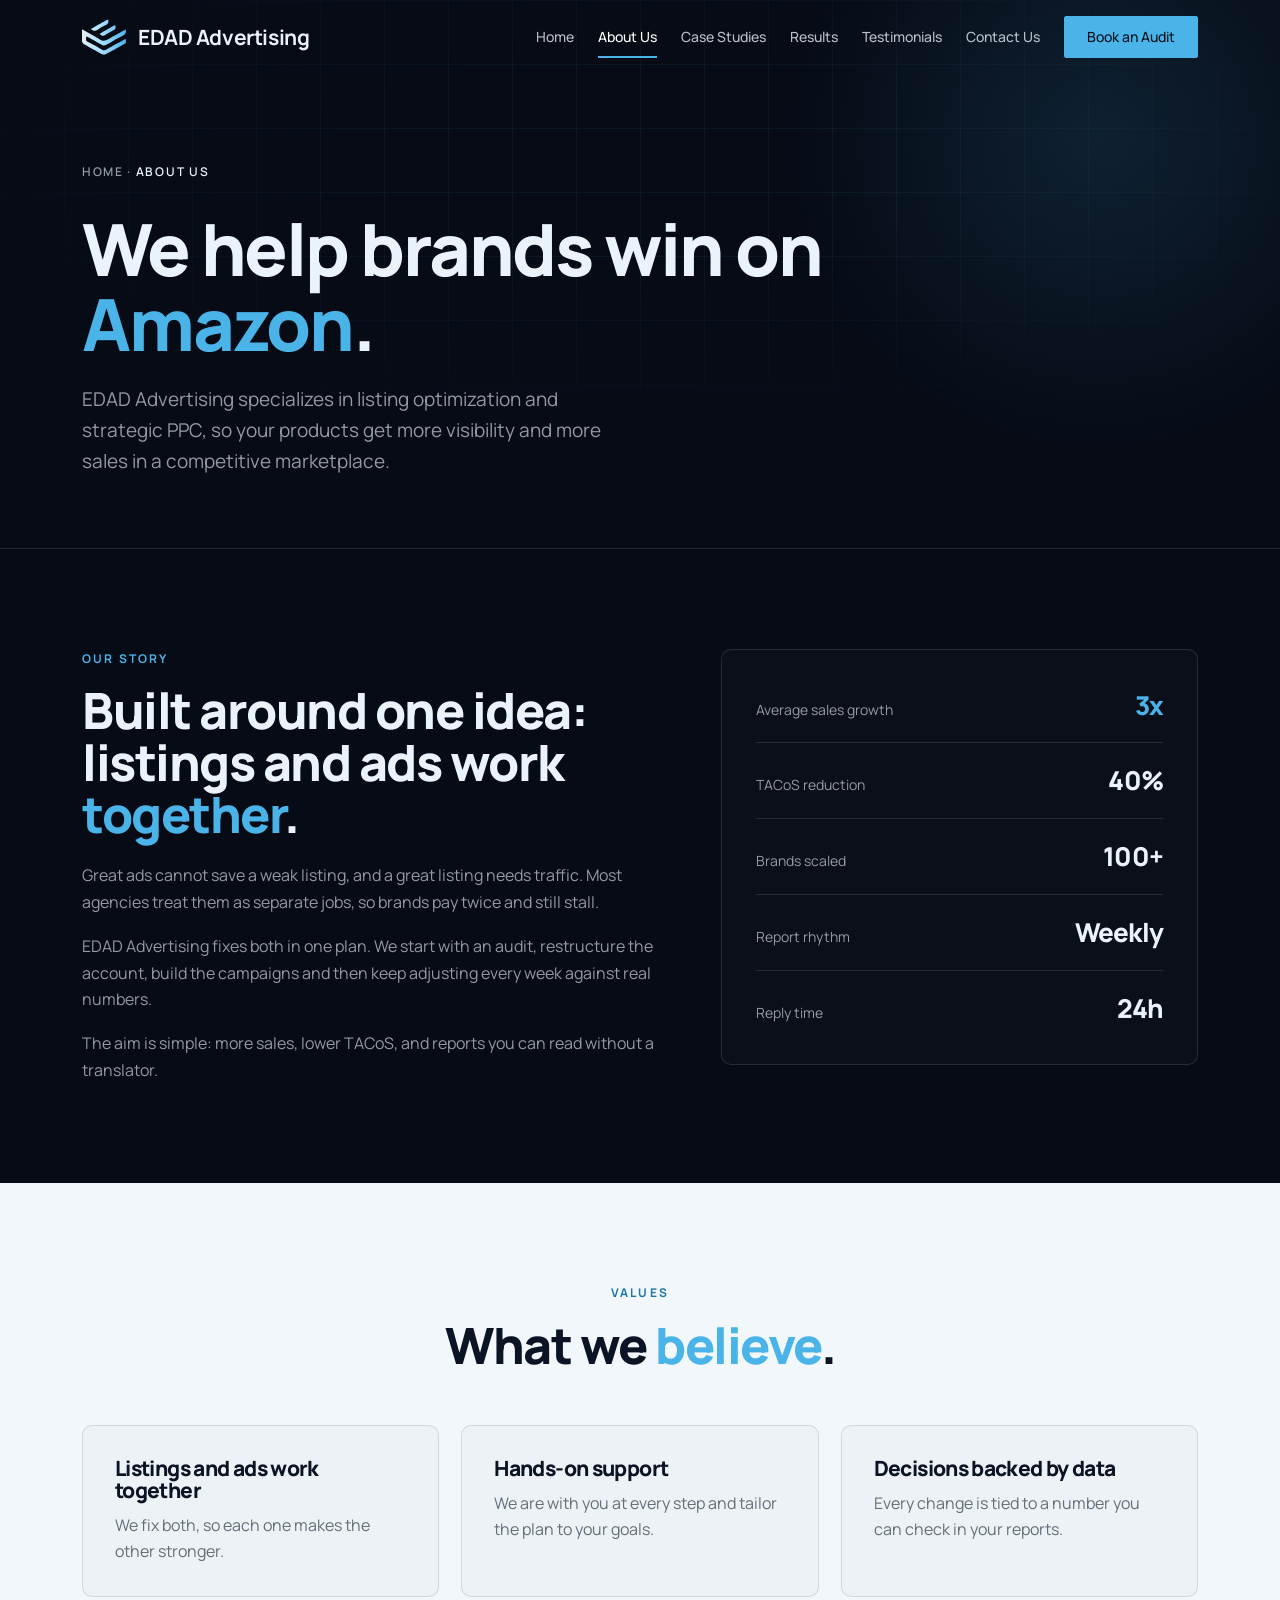
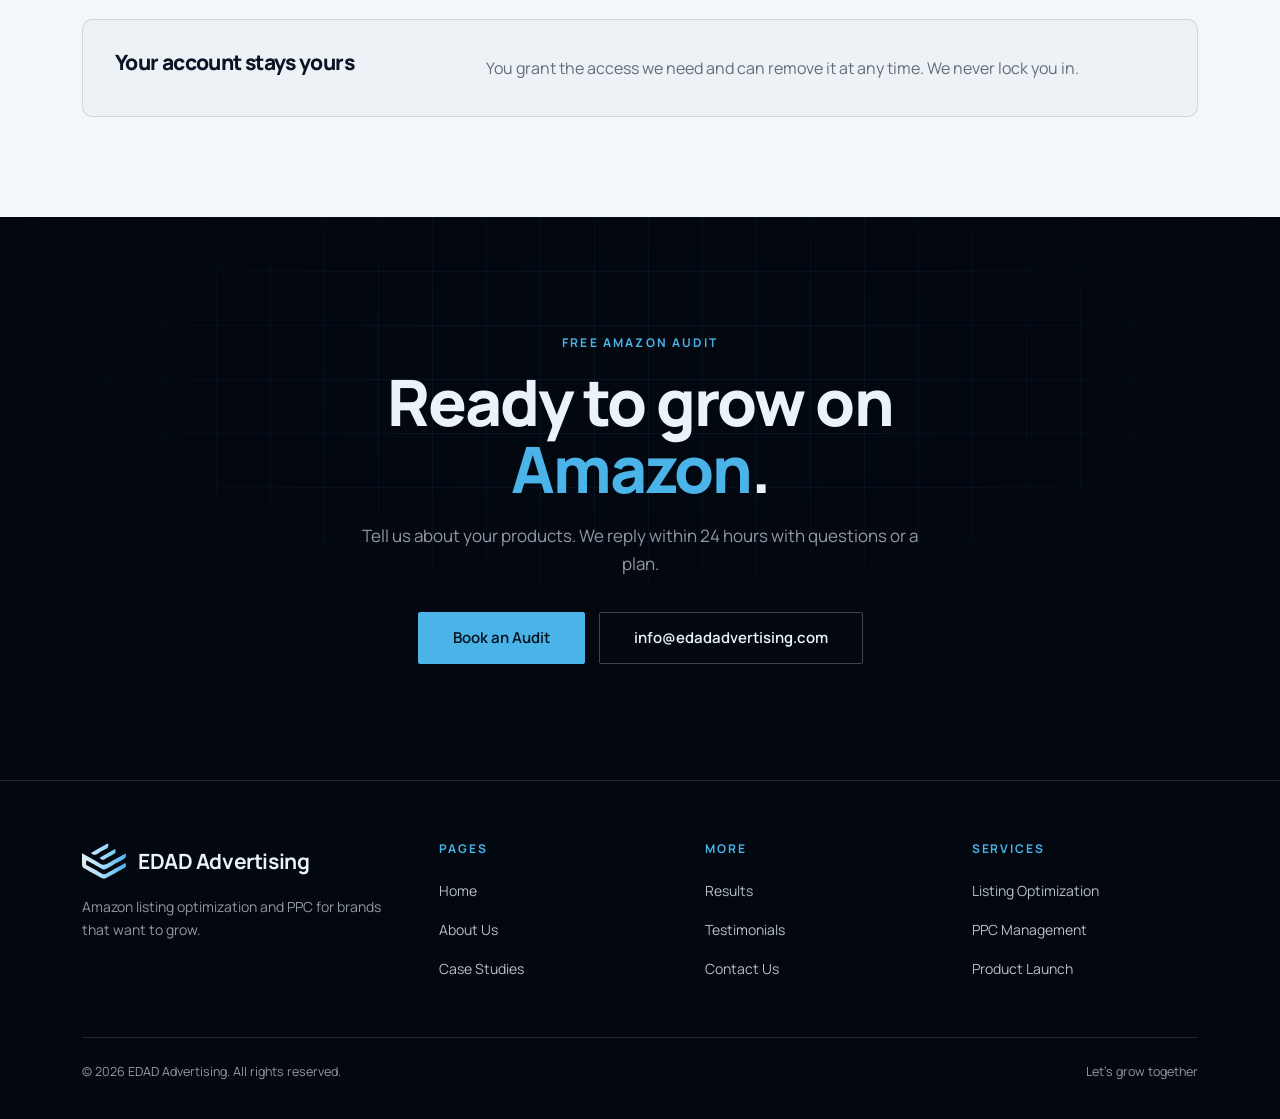
==== about.html @ f9ccd92e "Add files via upload" ====
<!DOCTYPE html><html lang="en"><head><meta charset="utf-8"><meta name="viewport" content="width=device-width,initial-scale=1,viewport-fit=cover">
<title>About EDAD Advertising | Amazon Listing and PPC Specialists</title><meta name="description" content="EDAD Advertising helps Amazon brands win with listing optimization and PPC. Learn our approach, our values and how we report every week."><meta name="theme-color" content="#060B16"><meta name="color-scheme" content="dark light"><meta name="format-detection" content="telephone=no">
<link rel="canonical" href="https://edadadvertising.com/about.html"><meta name="robots" content="index,follow,max-image-preview:large,max-snippet:-1"><meta name="author" content="EDAD Advertising">
<link rel="icon" href="assets/favicon.png"><link rel="apple-touch-icon" href="assets/apple-touch-icon.png"><link rel="manifest" href="manifest.webmanifest">
<link rel="preload" href="assets/manrope.woff2" as="font" type="font/woff2" crossorigin><link rel="stylesheet" href="assets/style.css">
<meta property="og:type" content="website"><meta property="og:site_name" content="EDAD Advertising"><meta property="og:locale" content="en_US"><meta property="og:url" content="https://edadadvertising.com/about.html"><meta property="og:title" content="About EDAD Advertising | Amazon Listing and PPC Specialists"><meta property="og:description" content="EDAD Advertising helps Amazon brands win with listing optimization and PPC. Learn our approach, our values and how we report every week."><meta property="og:image" content="https://edadadvertising.com/assets/og-image.png"><meta property="og:image:width" content="1200"><meta property="og:image:height" content="630"><meta property="og:image:alt" content="EDAD Advertising: Amazon listings and PPC that sell more">
<meta name="twitter:card" content="summary_large_image"><meta name="twitter:title" content="About EDAD Advertising | Amazon Listing and PPC Specialists"><meta name="twitter:description" content="EDAD Advertising helps Amazon brands win with listing optimization and PPC. Learn our approach, our values and how we report every week."><meta name="twitter:image" content="https://edadadvertising.com/assets/og-image.png">
<script type="application/ld+json">{"@context":"https://schema.org","@graph":[{"@type":["ProfessionalService","Organization"],"@id":"https://edadadvertising.com/#org","name":"EDAD Advertising","legalName":"EDAD Advertising LLC","url":"https://edadadvertising.com/","logo":"https://edadadvertising.com/assets/icon-512.png","image":"https://edadadvertising.com/assets/og-image.png","description":"Amazon growth agency specializing in listing optimization and PPC advertising.","email":"info@edadadvertising.com","slogan":"Let's grow together","areaServed":"Worldwide","knowsAbout":["Amazon PPC","Amazon listing optimization","Amazon Sponsored Products","Amazon Sponsored Brands","Amazon Sponsored Display","Amazon product launch"]},{"@type":"AboutPage","@id":"https://edadadvertising.com/about.html#page","url":"https://edadadvertising.com/about.html","name":"About EDAD Advertising","about":{"@id":"https://edadadvertising.com/#org"}},{"@type":"BreadcrumbList","itemListElement":[{"@type":"ListItem","position":1,"name":"Home","item":"https://edadadvertising.com/"},{"@type":"ListItem","position":2,"name":"About Us","item":"https://edadadvertising.com/about.html"}]}]}</script></head><body><svg width="0" height="0" style="position:absolute" aria-hidden="true"><defs><linearGradient id="lg" x1="0" x2="1"><stop offset="0" stop-color="#E4EEF2"/><stop offset=".45" stop-color="#A8DEFF"/><stop offset="1" stop-color="#4AB3E8"/></linearGradient><symbol id="mk" viewBox="0 0 790 640"><path fill="url(#lg)" fill-rule="evenodd" d="M380 639C377 638 368 634 360 629C325 610 232 559 197 539C188 534 171 524 158 517C76 471 30 444 24 440C13 431 4 417 2 406C-0 394 -0 182 1 182C2 183 13 189 26 196C39 203 74 222 104 239C218 302 267 329 314 359C375 398 412 398 476 358C520 330 577 297 646 261C661 252 679 243 686 239C693 235 714 224 733 214C752 204 771 193 776 191C780 188 784 187 784 187C786 189 789 210 789 220C789 255 776 272 729 297C694 315 635 347 592 371C584 376 571 383 564 387C557 391 548 396 544 399C501 423 420 467 414 469C403 473 382 471 368 466C356 461 316 439 192 370C102 320 86 312 80 312C78 312 75 330 73 351C70 381 76 390 112 410C120 414 135 422 146 428C166 439 175 443 206 461C235 477 290 509 336 536C391 569 395 569 447 540C499 510 506 506 526 495C537 488 551 481 556 478C560 476 583 463 605 451C627 438 655 423 666 417C677 411 703 397 722 386C742 375 763 364 768 361C773 359 777 357 778 357C779 355 782 356 782 358C792 391 792 415 783 426C774 437 780 433 592 538C575 548 555 559 548 563C530 573 454 615 433 627C422 633 411 638 409 639C402 640 386 640 380 639ZM363 296C350 294 336 285 323 272C314 263 314 263 322 258C326 256 346 245 366 233C387 221 432 195 466 175C501 156 536 135 545 130C554 125 565 119 570 116C574 114 581 110 586 107C590 104 594 102 594 102C595 103 598 117 600 128C608 167 603 176 563 199C557 203 538 213 522 222C475 247 456 258 430 276C402 295 383 301 363 296ZM213 209C203 207 193 203 183 196C175 190 162 178 162 177C162 176 189 160 223 140C256 121 318 86 360 61C403 37 444 13 453 9C461 4 468 -0 469 0C472 4 475 46 472 58C465 81 454 91 416 109C373 130 338 150 294 179C267 197 256 203 244 207C236 209 220 210 213 209Z"/></symbol></defs></svg>
<header class="nav"><div class="wrap"><a class="brand" href="index.html"><svg role="img" aria-label="EDAD Advertising logo" viewBox="0 0 790 640" width="44" height="36"><use href="#mk"/></svg>EDAD Advertising</a><nav aria-label="Main"><button class="burger" aria-expanded="false" aria-controls="menu">Menu</button><ul class="links" id="menu"><li><a href="index.html">Home</a></li><li><a href="about.html" class=active aria-current=page>About Us</a></li><li><a href="case-studies.html">Case Studies</a></li><li><a href="results.html">Results</a></li><li><a href="testimonials.html">Testimonials</a></li><li><a href="contact.html">Contact Us</a></li><li><a class="btn" href="contact.html#contact-form">Book an Audit</a></li></ul></nav></div></header>
<main><section class="banner grid-bg glow s-dark"><div class="wrap"><div class="crumbs"><a href="index.html">Home</a> &middot; <b>About Us</b></div><h1>We help brands win on <em>Amazon</em>.</h1><p class="lead">EDAD Advertising specializes in listing optimization and strategic PPC, so your products get more visibility and more sales in a competitive marketplace.</p></div></section><section class="sec story s-dark"><div class="wrap"><div class="rv"><span class="eyebrow">Our story</span><h2 style="font-size:clamp(30px,4.6vw,50px);margin:14px 0 22px">Built around one idea: listings and ads work <em>together</em>.</h2><p>Great ads cannot save a weak listing, and a great listing needs traffic. Most agencies treat them as separate jobs, so brands pay twice and still stall.</p><p>EDAD Advertising fixes both in one plan. We start with an audit, restructure the account, build the campaigns and then keep adjusting every week against real numbers.</p><p>The aim is simple: more sales, lower TACoS, and reports you can read without a translator.</p></div>
<div class="stats rv"><div class="stat"><span>Average sales growth</span><b>3x</b></div><div class="stat"><span>TACoS reduction</span><b>40%</b></div><div class="stat"><span>Brands scaled</span><b>100+</b></div><div class="stat"><span>Report rhythm</span><b>Weekly</b></div><div class="stat"><span>Reply time</span><b>24h</b></div></div></div></section>
<section class="sec s-light"><div class="wrap"><div class="sec-head c rv"><span class="eyebrow">Values</span><h2>What we <em>believe</em>.</h2></div><div class="cards3 vals"><div class="card val rv"><h3>Listings and ads work together</h3><p>We fix both, so each one makes the other stronger.</p></div><div class="card val rv"><h3>Hands-on support</h3><p>We are with you at every step and tailor the plan to your goals.</p></div><div class="card val rv"><h3>Decisions backed by data</h3><p>Every change is tied to a number you can check in your reports.</p></div></div><div class="card val wide rv"><h3>Your account stays yours</h3><p>You grant the access we need and can remove it at any time. We never lock you in.</p></div></div></section><section class="cta grid-bg s-deep"><div class="wrap rv"><span class="eyebrow">Free Amazon audit</span><h2>Ready to grow on <em>Amazon</em>.</h2><p>Tell us about your products. We reply within 24 hours with questions or a plan.</p><div class="row"><a class="btn lg" href="contact.html#contact-form">Book an Audit</a><a class="btn lg out" href="mailto:info@edadadvertising.com">info@edadadvertising.com</a></div></div></section></main><footer><div class="wrap"><div class="fgrid"><div><a class="brand" href="index.html"><svg role="img" aria-label="EDAD Advertising logo" viewBox="0 0 790 640" width="44" height="36"><use href="#mk"/></svg>EDAD Advertising</a><p>Amazon listing optimization and PPC for brands that want to grow.</p></div><div><h4>Pages</h4><ul><li><a href="index.html">Home</a></li><li><a href="about.html">About Us</a></li><li><a href="case-studies.html">Case Studies</a></li></ul></div><div><h4>More</h4><ul><li><a href="results.html">Results</a></li><li><a href="testimonials.html">Testimonials</a></li><li><a href="contact.html">Contact Us</a></li></ul></div><div><h4>Services</h4><ul><li><a href="index.html#services">Listing Optimization</a></li><li><a href="index.html#services">PPC Management</a></li><li><a href="index.html#services">Product Launch</a></li></ul></div></div><div class="fbar"><span>&copy; 2026 EDAD Advertising. All rights reserved.</span><span>Let's grow together</span></div></div></footer><script src="assets/app.js" defer></script></body></html>
---- assets/style.css ----
/* EDAD Advertising: shared stylesheet. Colour roles live in :root; change colours only there. */
@font-face{font-family:Manrope;src:url(manrope.woff2) format("woff2");font-weight:200 800;font-display:swap}
:root{
 --bg:#060B16;          /* main dark surface */
 --bg-deep:#030710;     /* deeper dark surface */
 --light:#F2F7FB;       /* light surface */
 --white:#FFFFFF;
 --accent:#4AB3E8;      /* accent */
 --accent-l:#7ECBF5;    /* lighter accent (hover) */
 --accent-d:#1B77A8;    /* deeper accent (text on light) */
 --on-accent:#04101C;
 --tx-dark:#EAF2FA;     /* text on dark */
 --tx-light:#0A1424;    /* text on light */
 --pos:#27B07A;         /* positive change, dashboards only */
 --wrap:1180px;--nav:74px;
}
*{margin:0;padding:0;box-sizing:border-box}
html{-webkit-text-size-adjust:100%;scroll-behavior:smooth}
body{font:400 16px/1.65 Manrope,system-ui,sans-serif;background:var(--bg);color:var(--tx-dark);-webkit-font-smoothing:antialiased;overflow-x:hidden;-webkit-tap-highlight-color:transparent}
img,svg{display:block;max-width:100%}a{color:inherit;text-decoration:none}
:focus-visible{outline:2px solid var(--accent);outline-offset:3px}
.wrap{max-width:var(--wrap);margin:0 auto;padding:0 max(32px,env(safe-area-inset-left))}
h1,h2,h3,h4{font-weight:800;letter-spacing:-.03em;line-height:1.04}
h1 em,h2 em,h3 em{font-style:normal;color:var(--accent)}
.light h1 em,.light h2 em,.light h3 em{color:var(--accent-d)}
p{max-width:62ch}
/* surfaces */
.s-dark{background:var(--bg);color:var(--tx-dark)}.s-deep{background:var(--bg-deep);color:var(--tx-dark)}.s-light{background:var(--light);color:var(--tx-light)}
.s-dark p,.s-deep p{color:color-mix(in srgb,var(--tx-dark) 62%,transparent)}
.s-light p{color:color-mix(in srgb,var(--tx-light) 60%,transparent)}
section,.banner{position:relative;overflow:hidden}
.sec{padding:100px 0}
.sec-head{max-width:720px;margin-bottom:54px}.sec-head.c{margin-left:auto;margin-right:auto;text-align:center}.sec-head.c p{margin:0 auto}
.sec-head h2{font-size:clamp(30px,4.6vw,50px);margin-bottom:16px}
.sec-head p{font-size:17px;max-width:600px}
.eyebrow{display:block;font-size:12px;font-weight:700;text-transform:uppercase;letter-spacing:.18em;color:var(--accent);margin-bottom:16px}
.s-light .eyebrow{color:var(--accent-d)}
.hair{border-color:color-mix(in srgb,currentColor 12%,transparent)}
/* menu */
.nav{position:fixed;top:0;left:0;right:0;z-index:60;height:var(--nav);padding:20px 0;transition:background .35s,border-color .35s;border-bottom:1px solid transparent;color:var(--tx-dark)}
.nav.scrolled{background:rgba(3,7,16,.96);border-color:rgba(234,242,250,.12)}
.nav .wrap{display:flex;align-items:center;justify-content:space-between;height:34px}
.brand{display:flex;align-items:center;gap:12px;font-size:21px;font-weight:700;letter-spacing:-.02em}
.brand svg{height:36px;width:auto}
.links{display:flex;align-items:center;gap:24px;list-style:none}
.links a{font-size:14px;font-weight:500;color:color-mix(in srgb,var(--tx-dark) 78%,transparent);padding:7px 0;display:inline-block}
.links a:hover,.links a.active{color:#fff}
.links a.active{box-shadow:0 2px 0 0 var(--accent);padding-bottom:7px;border-bottom:0}
.links .btn{color:var(--on-accent);padding:12px 22px}
.burger{display:none;background:0;border:1px solid rgba(234,242,250,.2);color:#fff;border-radius:2px;min-width:44px;min-height:44px;padding:0 14px;font:600 14px Manrope,sans-serif;cursor:pointer}
/* buttons */
.btn{display:inline-block;background:var(--accent);color:var(--on-accent);font:600 14px/1.2 Manrope,sans-serif;padding:12px 22px;border-radius:2px;border:1px solid var(--accent);cursor:pointer;transition:transform .25s,background .25s,border-color .25s,color .25s;text-align:center}
.btn:hover{background:var(--accent-l);border-color:var(--accent-l);transform:translateY(-1px)}
.btn.out{background:transparent;color:inherit;border-color:color-mix(in srgb,currentColor 25%,transparent)}
.btn.out:hover{border-color:var(--accent);color:var(--accent);background:transparent}
.btn.lg{font-size:15px;padding:16px 34px}
.arrow{font-size:14px;font-weight:700;color:var(--accent);display:inline-flex;gap:8px;align-items:center;padding:10px 0}
.s-light .arrow{color:var(--accent-d)}
.arrow i{font-style:normal;transition:transform .25s}.arrow:hover i{transform:translateX(4px)}
.row{display:flex;gap:14px;flex-wrap:wrap}
/* hero and banner */
.hero,.banner{padding-top:150px}
.hero{padding-bottom:20px}
.banner{padding-bottom:70px;border-bottom:1px solid rgba(234,242,250,.12)}
.grid-bg:before{content:"";position:absolute;inset:0;background-image:linear-gradient(rgba(74,179,232,.07) 1px,transparent 1px),linear-gradient(90deg,rgba(74,179,232,.07) 1px,transparent 1px);background-size:64px 64px;-webkit-mask-image:radial-gradient(ellipse 80% 70% at 50% 30%,#000 25%,transparent 75%);mask-image:radial-gradient(ellipse 80% 70% at 50% 30%,#000 25%,transparent 75%);pointer-events:none}
.glow:after{content:"";position:absolute;top:-200px;right:-160px;width:680px;height:680px;border-radius:50%;background:radial-gradient(circle,rgba(74,179,232,.13),transparent 65%);pointer-events:none}
.hero .wrap,.banner .wrap{position:relative;z-index:1}
.hero h1{font-size:clamp(40px,6vw,70px);max-width:15ch;margin:18px 0 26px}
.banner h1{font-size:clamp(40px,6vw,72px);max-width:760px;margin:18px 0 22px}
.lead{font-size:clamp(16px,1.6vw,19px);max-width:560px;color:color-mix(in srgb,var(--tx-dark) 62%,transparent)}
.hero .row{margin-top:34px}
.crumbs{font-size:12px;font-weight:600;text-transform:uppercase;letter-spacing:.14em;color:color-mix(in srgb,var(--tx-dark) 62%,transparent)}
.crumbs a:hover{color:var(--accent)}.crumbs b{color:var(--tx-dark);font-weight:600}
/* feature rows */
.feat{padding:54px 0;border-top:1px solid rgba(234,242,250,.12)}
.feat .wrap{display:grid;grid-template-columns:1fr 1fr;gap:58px;align-items:center}
.feat:nth-of-type(even) .copy{order:2}
.feat h2{font-size:clamp(26px,3.6vw,40px);line-height:1.08;margin:14px 0 16px}
.vis{border:1px solid rgba(234,242,250,.12);border-radius:10px;background:rgba(234,242,250,.02);padding:28px;display:grid;gap:14px}
.vis .bar{display:flex;align-items:center;gap:14px;font-size:13px;font-weight:600}
.vis .bar span{flex:0 0 120px;color:color-mix(in srgb,var(--tx-dark) 62%,transparent)}
.vis .bar i{display:block;height:10px;border-radius:2px;background:linear-gradient(90deg,var(--accent-d),var(--accent))}
.vis .big{font-size:clamp(40px,5vw,56px);font-weight:800;letter-spacing:-.04em;color:var(--accent);line-height:1}
.vis .cap{font-size:13px;color:color-mix(in srgb,var(--tx-dark) 62%,transparent)}
/* cards */
.cards2{display:grid;grid-template-columns:1fr 1fr;gap:22px}
.cards3{display:grid;grid-template-columns:repeat(3,1fr);gap:22px}
.card{position:relative;border:1px solid color-mix(in srgb,currentColor 12%,transparent);background:color-mix(in srgb,currentColor 2%,transparent);border-radius:10px;transition:transform .3s,border-color .3s,box-shadow .3s;overflow:hidden}
.card.hv:hover{transform:translateY(-4px);border-color:color-mix(in srgb,var(--accent) 55%,transparent);box-shadow:0 22px 50px -24px rgba(3,7,16,.5)}
.svc{padding:34px 32px}
.svc:before{content:"";position:absolute;left:0;right:0;top:0;height:3px;background:var(--accent);opacity:0;transition:opacity .3s}.svc:hover:before{opacity:1}
.ico{width:44px;height:44px;border-radius:9px;background:color-mix(in srgb,var(--accent) 16%,transparent);display:grid;place-items:center;color:var(--accent-d);margin-bottom:18px}
.ico svg{width:22px;height:22px;fill:none;stroke:currentColor;stroke-width:1.8;stroke-linecap:round;stroke-linejoin:round}
.s-dark .ico,.s-deep .ico{color:var(--accent)}
.svc .num{font-size:12px;font-weight:700;letter-spacing:.14em;color:var(--accent-d);display:block;margin-bottom:8px}
.svc h3{font-size:23px;line-height:1.15;margin-bottom:12px}
.svc ul,.dia{list-style:none;margin-top:16px;display:grid;gap:8px}
.dia li{position:relative;padding-left:24px;font-size:15px;color:color-mix(in srgb,currentColor 70%,transparent)}
.dia li:before{content:"";position:absolute;left:3px;top:.62em;width:8px;height:8px;border:1.5px solid var(--accent);transform:rotate(45deg)}
.s-light .dia li:before{border-color:var(--accent-d)}
.chips{display:flex;flex-wrap:wrap;gap:10px;justify-content:center;margin-top:36px}
.chip{font-size:13px;font-weight:600;padding:8px 16px;border-radius:999px;border:1px solid color-mix(in srgb,currentColor 12%,transparent)}
/* about band and stats */
.about-band .wrap{display:grid;grid-template-columns:1fr 1fr;gap:60px;align-items:center}
.pts{display:grid;gap:20px;margin-top:28px}.pt{display:flex;gap:16px;align-items:flex-start}.pt h4{font-size:17px;letter-spacing:-.01em;margin-bottom:4px}
.stats{border:1px solid rgba(234,242,250,.12);border-radius:10px;padding:34px;background:rgba(234,242,250,.02)}
.stat{display:flex;justify-content:space-between;align-items:baseline;gap:16px;padding:16px 0;border-bottom:1px solid rgba(234,242,250,.12)}
.stat:first-child{padding-top:0}.stat:last-child{border:0;padding-bottom:0}
.stat span{font-size:14px;color:color-mix(in srgb,var(--tx-dark) 62%,transparent)}.stat b{font-size:26px;font-weight:800;letter-spacing:-.03em}
.stat:first-child b{color:var(--accent)}
/* quotes */
.quote{padding:30px;border-radius:8px}
.stars{color:var(--accent-d);letter-spacing:3px;font-size:15px;margin-bottom:14px}
.quote blockquote{font-size:16px;font-weight:500;line-height:1.55;color:var(--tx-light);margin-bottom:22px}
.quote blockquote b{color:var(--accent-d);font-weight:700}
.who{display:flex;align-items:center;gap:14px}
.av{width:46px;height:46px;border-radius:50%;background:var(--bg);color:var(--accent);display:grid;place-items:center;font-weight:800;font-size:15px;flex:none}
.who b{display:block;font-size:14px;font-weight:700;color:var(--tx-light)}.who span{font-size:13px;color:color-mix(in srgb,var(--tx-light) 60%,transparent)}
/* faq */
.faq{max-width:820px;margin:0 auto}
details{border-bottom:1px solid color-mix(in srgb,var(--tx-light) 12%,transparent)}details:first-child{border-top:1px solid color-mix(in srgb,var(--tx-light) 12%,transparent)}
summary{list-style:none;cursor:pointer;display:flex;justify-content:space-between;align-items:center;gap:20px;padding:22px 0;font-size:18px;font-weight:600;color:var(--tx-light);min-height:44px}
summary::-webkit-details-marker{display:none}
summary:after{content:"+";font-size:22px;font-weight:400;color:var(--accent-d);transition:transform .25s;flex:none}
details[open] summary:after{transform:rotate(45deg)}
details p{max-width:760px;padding:0 0 24px}
/* cta */
.cta{padding:116px 0;text-align:center}
.cta .wrap{position:relative;z-index:1}
.cta.grid-bg:before{background-size:54px 54px}
.cta h2{font-size:clamp(38px,5.6vw,64px);max-width:760px;margin:0 auto 20px}
.cta p{margin:0 auto 34px;max-width:560px;font-size:17px}
.cta .row{justify-content:center}
/* story, values */
.story .wrap{display:grid;grid-template-columns:1.1fr .9fr;gap:56px;align-items:start}
.story p+p{margin-top:18px}
.val{padding:32px}.val h3{font-size:21px;margin-bottom:10px}
.val.wide{margin-top:22px;display:grid;grid-template-columns:1fr 2fr;gap:32px;align-items:center}
/* case studies */
.jump{position:sticky;top:var(--nav);z-index:40;background:rgba(3,7,16,.96);border-bottom:1px solid rgba(234,242,250,.12)}
.jump .wrap{display:flex;gap:10px;overflow-x:auto;padding-top:12px;padding-bottom:12px;scrollbar-width:none}
.jump a{white-space:nowrap;font-size:12.5px;font-weight:600;padding:8px 16px;border-radius:999px;border:1px solid rgba(234,242,250,.2);color:var(--tx-dark);min-height:36px}
.jump a:hover{border-color:var(--accent);color:var(--accent)}
.case{padding:96px 0;scroll-margin-top:130px}
.case .top{display:flex;align-items:flex-end;gap:24px;flex-wrap:wrap;margin-bottom:26px}
.cnum{font-size:64px;font-weight:800;line-height:.9;letter-spacing:-.04em;color:transparent;-webkit-text-stroke:1.4px var(--accent)}
.pills{display:flex;gap:8px;flex-wrap:wrap}
.pill{font-size:11px;font-weight:700;text-transform:uppercase;letter-spacing:.12em;padding:5px 12px;border-radius:999px;border:1px solid color-mix(in srgb,currentColor 25%,transparent)}
.pills .pill:first-child{background:var(--accent);border-color:var(--accent);color:var(--on-accent)}
.case h2{font-size:clamp(26px,4vw,42px);line-height:1.1;margin-bottom:8px}
.cat{font-size:15px;margin-bottom:36px}
.case .two{display:grid;grid-template-columns:1fr 1.25fr;gap:44px}
.case h3{font-size:18px;letter-spacing:-.01em;margin-bottom:12px}
.tiles{display:grid;grid-template-columns:repeat(auto-fit,minmax(190px,1fr));gap:14px;margin-top:44px}
.tile{padding:20px;border-radius:10px;border:1px solid rgba(234,242,250,.12);background:rgba(234,242,250,.02)}
.tile b{display:block;font-size:clamp(24px,3vw,32px);font-weight:800;letter-spacing:-.03em}.tile:first-child b{color:var(--accent)}
.tile span{font-size:13px;color:color-mix(in srgb,var(--tx-dark) 62%,transparent)}
.note{font-size:13px;padding:30px 0}
/* results */
.filters{display:flex;gap:10px;flex-wrap:wrap;margin-bottom:34px}
.fp{font:600 13.5px Manrope,sans-serif;padding:9px 18px;border-radius:999px;border:1px solid color-mix(in srgb,var(--tx-light) 18%,transparent);background:transparent;color:var(--tx-light);cursor:pointer;min-height:40px}
.fp[aria-pressed=true]{background:var(--bg);color:var(--tx-dark);border-color:var(--bg)}
.rcard{padding:30px;border-radius:12px;display:flex;flex-direction:column;gap:18px}
.rcard.hv:hover{transform:translateY(-3px)}
.rtop{display:flex;justify-content:space-between;gap:12px;align-items:center;font-size:13px;font-weight:600}
.rbig{font-size:clamp(40px,5vw,56px);font-weight:800;letter-spacing:-.04em;color:var(--accent-d);line-height:1}
.rbig span{display:block;font-size:14px;font-weight:500;letter-spacing:0;color:color-mix(in srgb,var(--tx-light) 60%,transparent);margin-top:8px}
.subs{display:grid;grid-template-columns:1fr 1fr;border-top:1px solid color-mix(in srgb,var(--tx-light) 12%,transparent);padding-top:16px}
.subs div+div{border-left:1px solid color-mix(in srgb,var(--tx-light) 12%,transparent);padding-left:18px}
.subs b{display:block;font-size:20px;font-weight:800;letter-spacing:-.02em}.subs span{font-size:12.5px;color:color-mix(in srgb,var(--tx-light) 60%,transparent)}
.rcard .arrow{margin-top:auto}
/* contact */
.contact .wrap{display:grid;grid-template-columns:1fr 1fr;gap:50px;align-items:start}
.formcard{padding:34px;border-radius:12px}
form{display:grid;gap:18px}
label{display:grid;gap:7px;font-size:12px;font-weight:700;text-transform:uppercase;letter-spacing:.1em}
input,select,textarea{font:400 15px Manrope,sans-serif;padding:13px 15px;border:1px solid color-mix(in srgb,var(--tx-light) 18%,transparent);border-radius:6px;background:var(--white);color:var(--tx-light);width:100%;text-transform:none;letter-spacing:0}
input:focus,select:focus,textarea:focus{outline:0;border-color:var(--accent)}
textarea{min-height:140px;resize:vertical}
form .btn{width:100%;padding:15px}
.crow{display:flex;gap:18px;padding:22px 0;border-bottom:1px solid rgba(234,242,250,.12)}.crow:first-child{padding-top:0}
.crow h3{font-size:17px;letter-spacing:-.01em;margin-bottom:4px}.crow a:hover{color:var(--accent)}
/* footer */
footer{padding:62px 0 36px;background:var(--bg-deep);color:var(--tx-dark);border-top:1px solid rgba(234,242,250,.12)}
.fgrid{display:grid;grid-template-columns:1.4fr 1fr 1fr 1fr;gap:40px}
footer p{font-size:14px;margin-top:16px;color:color-mix(in srgb,var(--tx-dark) 62%,transparent)}
footer h4{font-size:12px;font-weight:700;text-transform:uppercase;letter-spacing:.16em;color:var(--accent);margin-bottom:16px}
footer ul{list-style:none;display:grid;gap:2px}footer li a{font-size:14px;display:inline-block;padding:7px 0;color:color-mix(in srgb,var(--tx-dark) 78%,transparent)}footer li a:hover{color:#fff}
.fbar{margin-top:50px;padding-top:24px;border-top:1px solid rgba(234,242,250,.12);display:flex;justify-content:space-between;gap:16px;flex-wrap:wrap;font-size:12.5px;color:color-mix(in srgb,var(--tx-dark) 62%,transparent);padding-bottom:env(safe-area-inset-bottom)}
/* reveal */
.js .rv{opacity:0;transform:translateY(22px);transition:opacity .7s ease,transform .7s ease;transition-delay:var(--d,0s)}
.js .rv.in{opacity:1;transform:none}
/* breakpoints */
@media(max-width:1120px){
 .burger{display:block}
 .links{position:fixed;top:0;right:0;bottom:0;width:min(86vw,360px);background:var(--bg-deep);flex-direction:column;align-items:flex-start;gap:26px;padding:100px 32px 32px;transform:translateX(100%);transition:transform .35s;border-left:1px solid rgba(234,242,250,.12)}
 .links.open{transform:none}.links a{font-size:20px}.links .btn{font-size:15px;margin-top:6px}
 .nav{z-index:70}.burger{position:relative;z-index:80}
}
@media(max-width:980px){
 .feat .wrap,.about-band .wrap,.case .two{grid-template-columns:1fr;gap:36px}.feat:nth-of-type(even) .copy{order:0}
 .cards3.q{grid-template-columns:1fr}.fgrid{grid-template-columns:1fr 1fr}
}
@media(max-width:880px){
 .cards2.svcs,.story .wrap,.cards3.vals,.contact .wrap,.val.wide{grid-template-columns:1fr}
}
@media(max-width:720px){
 .cards2.res,.cards2.qs{grid-template-columns:1fr}.cnum{font-size:46px}.case{padding:70px 0}.tiles{grid-template-columns:1fr 1fr}
 .sec{padding:72px 0}.hero,.banner{padding-top:120px}.row .btn{flex:1 1 100%}
}
@media(max-width:560px){.wrap{padding-left:22px;padding-right:22px}.fgrid{grid-template-columns:1fr}.brand{font-size:18px}.stats,.formcard,.svc{padding:24px}}
@media(prefers-reduced-motion:reduce){html{scroll-behavior:auto}.js .rv{opacity:1;transform:none;transition:none}*{transition:none!important}}
.crumbs a{display:inline-block;padding:12px 0}.crow a{display:inline-block;padding:10px 0}
.who .av{color:var(--accent);font-size:15px;font-weight:800}
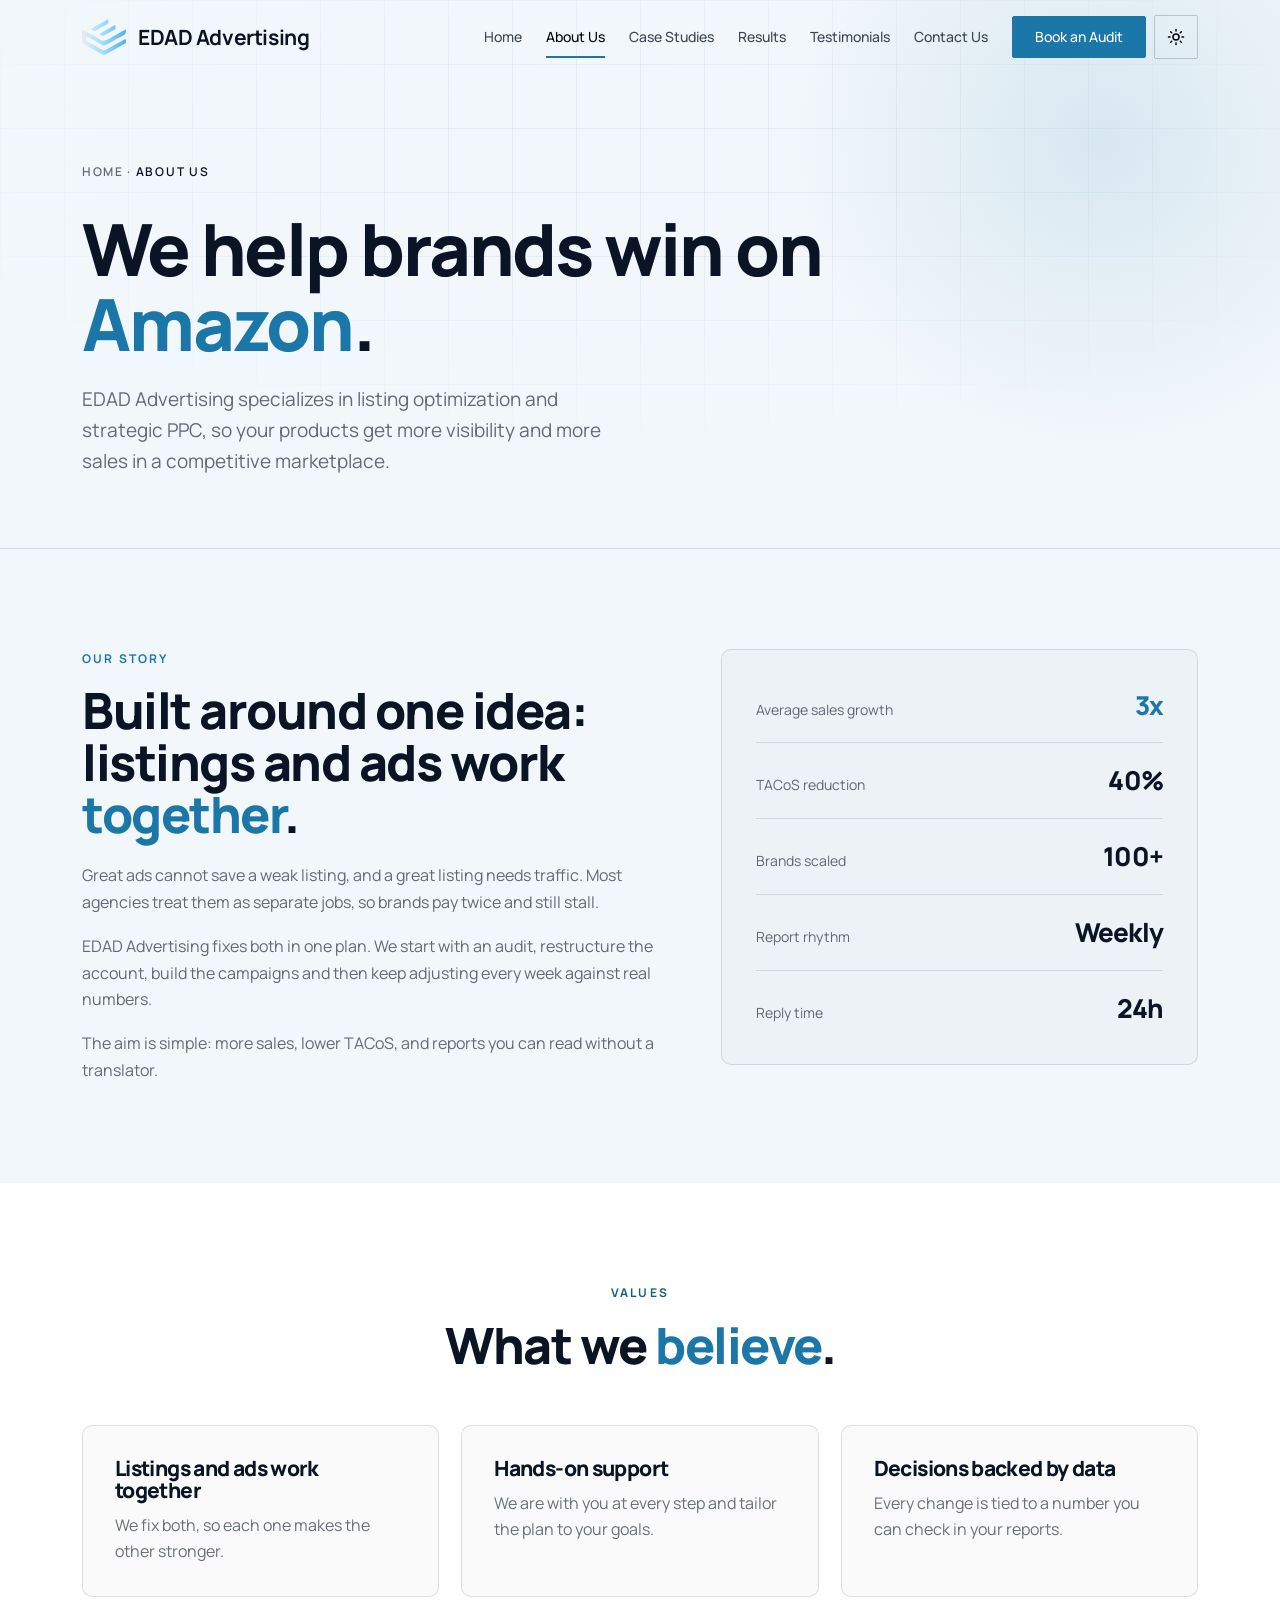
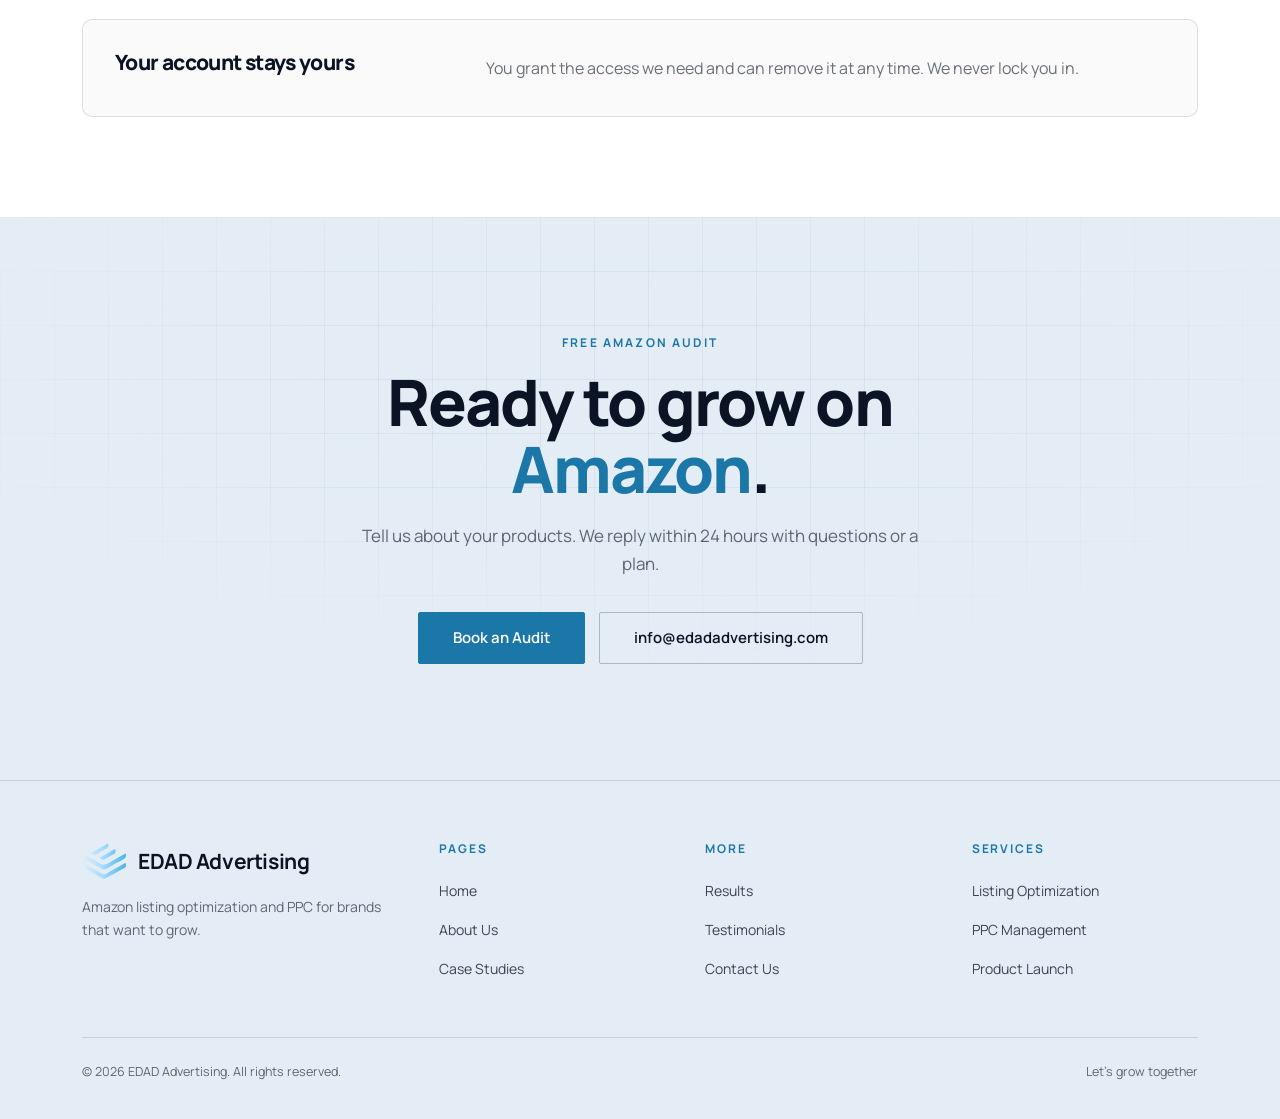
==== commit c80a5d3e: "Add dark/light mode toggle at top right of the header Remembers the visitor's choice, follows the de" ====
--- a/about.html
+++ b/about.html
@@ -1,12 +1,12 @@
 <!DOCTYPE html><html lang="en"><head><meta charset="utf-8"><meta name="viewport" content="width=device-width,initial-scale=1,viewport-fit=cover">
-<title>About EDAD Advertising | Amazon Listing and PPC Specialists</title><meta name="description" content="EDAD Advertising helps Amazon brands win with listing optimization and PPC. Learn our approach, our values and how we report every week."><meta name="theme-color" content="#060B16"><meta name="color-scheme" content="dark light"><meta name="format-detection" content="telephone=no">
+<title>About EDAD Advertising | Amazon Listing and PPC Specialists</title><meta name="description" content="EDAD Advertising helps Amazon brands win with listing optimization and PPC. Learn our approach, our values and how we report every week."><script>try{var t=localStorage.getItem("edad-theme");if(!t)t=matchMedia("(prefers-color-scheme: light)").matches?"light":"dark";document.documentElement.setAttribute("data-theme",t)}catch(e){document.documentElement.setAttribute("data-theme","dark")}</script><meta name="theme-color" content="#060B16"><meta name="color-scheme" content="dark light"><meta name="format-detection" content="telephone=no">
 <link rel="canonical" href="https://edadadvertising.com/about.html"><meta name="robots" content="index,follow,max-image-preview:large,max-snippet:-1"><meta name="author" content="EDAD Advertising">
 <link rel="icon" href="assets/favicon.png"><link rel="apple-touch-icon" href="assets/apple-touch-icon.png"><link rel="manifest" href="manifest.webmanifest">
 <link rel="preload" href="assets/manrope.woff2" as="font" type="font/woff2" crossorigin><link rel="stylesheet" href="assets/style.css">
 <meta property="og:type" content="website"><meta property="og:site_name" content="EDAD Advertising"><meta property="og:locale" content="en_US"><meta property="og:url" content="https://edadadvertising.com/about.html"><meta property="og:title" content="About EDAD Advertising | Amazon Listing and PPC Specialists"><meta property="og:description" content="EDAD Advertising helps Amazon brands win with listing optimization and PPC. Learn our approach, our values and how we report every week."><meta property="og:image" content="https://edadadvertising.com/assets/og-image.png"><meta property="og:image:width" content="1200"><meta property="og:image:height" content="630"><meta property="og:image:alt" content="EDAD Advertising: Amazon listings and PPC that sell more">
 <meta name="twitter:card" content="summary_large_image"><meta name="twitter:title" content="About EDAD Advertising | Amazon Listing and PPC Specialists"><meta name="twitter:description" content="EDAD Advertising helps Amazon brands win with listing optimization and PPC. Learn our approach, our values and how we report every week."><meta name="twitter:image" content="https://edadadvertising.com/assets/og-image.png">
 <script type="application/ld+json">{"@context":"https://schema.org","@graph":[{"@type":["ProfessionalService","Organization"],"@id":"https://edadadvertising.com/#org","name":"EDAD Advertising","legalName":"EDAD Advertising LLC","url":"https://edadadvertising.com/","logo":"https://edadadvertising.com/assets/icon-512.png","image":"https://edadadvertising.com/assets/og-image.png","description":"Amazon growth agency specializing in listing optimization and PPC advertising.","email":"info@edadadvertising.com","slogan":"Let's grow together","areaServed":"Worldwide","knowsAbout":["Amazon PPC","Amazon listing optimization","Amazon Sponsored Products","Amazon Sponsored Brands","Amazon Sponsored Display","Amazon product launch"]},{"@type":"AboutPage","@id":"https://edadadvertising.com/about.html#page","url":"https://edadadvertising.com/about.html","name":"About EDAD Advertising","about":{"@id":"https://edadadvertising.com/#org"}},{"@type":"BreadcrumbList","itemListElement":[{"@type":"ListItem","position":1,"name":"Home","item":"https://edadadvertising.com/"},{"@type":"ListItem","position":2,"name":"About Us","item":"https://edadadvertising.com/about.html"}]}]}</script></head><body><svg width="0" height="0" style="position:absolute" aria-hidden="true"><defs><linearGradient id="lg" x1="0" x2="1"><stop offset="0" stop-color="#E4EEF2"/><stop offset=".45" stop-color="#A8DEFF"/><stop offset="1" stop-color="#4AB3E8"/></linearGradient><symbol id="mk" viewBox="0 0 790 640"><path fill="url(#lg)" fill-rule="evenodd" d="M380 639C377 638 368 634 360 629C325 610 232 559 197 539C188 534 171 524 158 517C76 471 30 444 24 440C13 431 4 417 2 406C-0 394 -0 182 1 182C2 183 13 189 26 196C39 203 74 222 104 239C218 302 267 329 314 359C375 398 412 398 476 358C520 330 577 297 646 261C661 252 679 243 686 239C693 235 714 224 733 214C752 204 771 193 776 191C780 188 784 187 784 187C786 189 789 210 789 220C789 255 776 272 729 297C694 315 635 347 592 371C584 376 571 383 564 387C557 391 548 396 544 399C501 423 420 467 414 469C403 473 382 471 368 466C356 461 316 439 192 370C102 320 86 312 80 312C78 312 75 330 73 351C70 381 76 390 112 410C120 414 135 422 146 428C166 439 175 443 206 461C235 477 290 509 336 536C391 569 395 569 447 540C499 510 506 506 526 495C537 488 551 481 556 478C560 476 583 463 605 451C627 438 655 423 666 417C677 411 703 397 722 386C742 375 763 364 768 361C773 359 777 357 778 357C779 355 782 356 782 358C792 391 792 415 783 426C774 437 780 433 592 538C575 548 555 559 548 563C530 573 454 615 433 627C422 633 411 638 409 639C402 640 386 640 380 639ZM363 296C350 294 336 285 323 272C314 263 314 263 322 258C326 256 346 245 366 233C387 221 432 195 466 175C501 156 536 135 545 130C554 125 565 119 570 116C574 114 581 110 586 107C590 104 594 102 594 102C595 103 598 117 600 128C608 167 603 176 563 199C557 203 538 213 522 222C475 247 456 258 430 276C402 295 383 301 363 296ZM213 209C203 207 193 203 183 196C175 190 162 178 162 177C162 176 189 160 223 140C256 121 318 86 360 61C403 37 444 13 453 9C461 4 468 -0 469 0C472 4 475 46 472 58C465 81 454 91 416 109C373 130 338 150 294 179C267 197 256 203 244 207C236 209 220 210 213 209Z"/></symbol></defs></svg>
-<header class="nav"><div class="wrap"><a class="brand" href="index.html"><svg role="img" aria-label="EDAD Advertising logo" viewBox="0 0 790 640" width="44" height="36"><use href="#mk"/></svg>EDAD Advertising</a><nav aria-label="Main"><button class="burger" aria-expanded="false" aria-controls="menu">Menu</button><ul class="links" id="menu"><li><a href="index.html">Home</a></li><li><a href="about.html" class=active aria-current=page>About Us</a></li><li><a href="case-studies.html">Case Studies</a></li><li><a href="results.html">Results</a></li><li><a href="testimonials.html">Testimonials</a></li><li><a href="contact.html">Contact Us</a></li><li><a class="btn" href="contact.html#contact-form">Book an Audit</a></li></ul></nav></div></header>
+<header class="nav"><div class="wrap"><a class="brand" href="index.html"><svg role="img" aria-label="EDAD Advertising logo" viewBox="0 0 790 640" width="44" height="36"><use href="#mk"/></svg>EDAD Advertising</a><nav aria-label="Main"><ul class="links" id="menu"><li><a href="index.html">Home</a></li><li><a href="about.html" class=active aria-current=page>About Us</a></li><li><a href="case-studies.html">Case Studies</a></li><li><a href="results.html">Results</a></li><li><a href="testimonials.html">Testimonials</a></li><li><a href="contact.html">Contact Us</a></li><li><a class="btn" href="contact.html#contact-form">Book an Audit</a></li></ul></nav><div class="tools"><button class="tt" type="button" aria-label="Switch to light mode" aria-pressed="false"><svg class="moon" viewBox="0 0 24 24" fill="none" stroke="currentColor" stroke-width="2" stroke-linecap="round" stroke-linejoin="round" aria-hidden="true"><path d="M21 12.8A9 9 0 1 1 11.2 3a7 7 0 0 0 9.8 9.8z"/></svg><svg class="sun" viewBox="0 0 24 24" fill="none" stroke="currentColor" stroke-width="2" stroke-linecap="round" aria-hidden="true"><circle cx="12" cy="12" r="4"/><path d="M12 2v2M12 20v2M4.9 4.9l1.4 1.4M17.7 17.7l1.4 1.4M2 12h2M20 12h2M4.9 19.1l1.4-1.4M17.7 6.3l1.4-1.4"/></svg></button><button class="burger" aria-expanded="false" aria-controls="menu">Menu</button></div></div></header>
 <main><section class="banner grid-bg glow s-dark"><div class="wrap"><div class="crumbs"><a href="index.html">Home</a> &middot; <b>About Us</b></div><h1>We help brands win on <em>Amazon</em>.</h1><p class="lead">EDAD Advertising specializes in listing optimization and strategic PPC, so your products get more visibility and more sales in a competitive marketplace.</p></div></section><section class="sec story s-dark"><div class="wrap"><div class="rv"><span class="eyebrow">Our story</span><h2 style="font-size:clamp(30px,4.6vw,50px);margin:14px 0 22px">Built around one idea: listings and ads work <em>together</em>.</h2><p>Great ads cannot save a weak listing, and a great listing needs traffic. Most agencies treat them as separate jobs, so brands pay twice and still stall.</p><p>EDAD Advertising fixes both in one plan. We start with an audit, restructure the account, build the campaigns and then keep adjusting every week against real numbers.</p><p>The aim is simple: more sales, lower TACoS, and reports you can read without a translator.</p></div>
 <div class="stats rv"><div class="stat"><span>Average sales growth</span><b>3x</b></div><div class="stat"><span>TACoS reduction</span><b>40%</b></div><div class="stat"><span>Brands scaled</span><b>100+</b></div><div class="stat"><span>Report rhythm</span><b>Weekly</b></div><div class="stat"><span>Reply time</span><b>24h</b></div></div></div></section>
 <section class="sec s-light"><div class="wrap"><div class="sec-head c rv"><span class="eyebrow">Values</span><h2>What we <em>believe</em>.</h2></div><div class="cards3 vals"><div class="card val rv"><h3>Listings and ads work together</h3><p>We fix both, so each one makes the other stronger.</p></div><div class="card val rv"><h3>Hands-on support</h3><p>We are with you at every step and tailor the plan to your goals.</p></div><div class="card val rv"><h3>Decisions backed by data</h3><p>Every change is tied to a number you can check in your reports.</p></div></div><div class="card val wide rv"><h3>Your account stays yours</h3><p>You grant the access we need and can remove it at any time. We never lock you in.</p></div></div></section><section class="cta grid-bg s-deep"><div class="wrap rv"><span class="eyebrow">Free Amazon audit</span><h2>Ready to grow on <em>Amazon</em>.</h2><p>Tell us about your products. We reply within 24 hours with questions or a plan.</p><div class="row"><a class="btn lg" href="contact.html#contact-form">Book an Audit</a><a class="btn lg out" href="mailto:info@edadadvertising.com">info@edadadvertising.com</a></div></div></section></main><footer><div class="wrap"><div class="fgrid"><div><a class="brand" href="index.html"><svg role="img" aria-label="EDAD Advertising logo" viewBox="0 0 790 640" width="44" height="36"><use href="#mk"/></svg>EDAD Advertising</a><p>Amazon listing optimization and PPC for brands that want to grow.</p></div><div><h4>Pages</h4><ul><li><a href="index.html">Home</a></li><li><a href="about.html">About Us</a></li><li><a href="case-studies.html">Case Studies</a></li></ul></div><div><h4>More</h4><ul><li><a href="results.html">Results</a></li><li><a href="testimonials.html">Testimonials</a></li><li><a href="contact.html">Contact Us</a></li></ul></div><div><h4>Services</h4><ul><li><a href="index.html#services">Listing Optimization</a></li><li><a href="index.html#services">PPC Management</a></li><li><a href="index.html#services">Product Launch</a></li></ul></div></div><div class="fbar"><span>&copy; 2026 EDAD Advertising. All rights reserved.</span><span>Let's grow together</span></div></div></footer><script src="assets/app.js" defer></script></body></html>
--- a/assets/style.css
+++ b/assets/style.css
@@ -12,7 +12,7 @@
  --tx-dark:#EAF2FA;     /* text on dark */
  --tx-light:#0A1424;    /* text on light */
  --pos:#27B07A;         /* positive change, dashboards only */
- --wrap:1180px;--nav:74px;
+ --wrap:1180px;--nav:74px;--ink:234,242,250;--navbg:3,7,16;--strong:#fff;
 }
 *{margin:0;padding:0;box-sizing:border-box}
 html{-webkit-text-size-adjust:100%;scroll-behavior:smooth}
@@ -38,16 +38,16 @@
 .hair{border-color:color-mix(in srgb,currentColor 12%,transparent)}
 /* menu */
 .nav{position:fixed;top:0;left:0;right:0;z-index:60;height:var(--nav);padding:20px 0;transition:background .35s,border-color .35s;border-bottom:1px solid transparent;color:var(--tx-dark)}
-.nav.scrolled{background:rgba(3,7,16,.96);border-color:rgba(234,242,250,.12)}
+.nav.scrolled{background:rgba(var(--navbg),.96);border-color:rgba(var(--ink),.12)}
 .nav .wrap{display:flex;align-items:center;justify-content:space-between;height:34px}
 .brand{display:flex;align-items:center;gap:12px;font-size:21px;font-weight:700;letter-spacing:-.02em}
 .brand svg{height:36px;width:auto}
 .links{display:flex;align-items:center;gap:24px;list-style:none}
 .links a{font-size:14px;font-weight:500;color:color-mix(in srgb,var(--tx-dark) 78%,transparent);padding:7px 0;display:inline-block}
-.links a:hover,.links a.active{color:#fff}
+.links a:hover,.links a.active{color:var(--strong)}
 .links a.active{box-shadow:0 2px 0 0 var(--accent);padding-bottom:7px;border-bottom:0}
 .links .btn{color:var(--on-accent);padding:12px 22px}
-.burger{display:none;background:0;border:1px solid rgba(234,242,250,.2);color:#fff;border-radius:2px;min-width:44px;min-height:44px;padding:0 14px;font:600 14px Manrope,sans-serif;cursor:pointer}
+.burger{display:none;background:0;border:1px solid rgba(var(--ink),.2);color:var(--strong);border-radius:2px;min-width:44px;min-height:44px;padding:0 14px;font:600 14px Manrope,sans-serif;cursor:pointer}
 /* buttons */
 .btn{display:inline-block;background:var(--accent);color:var(--on-accent);font:600 14px/1.2 Manrope,sans-serif;padding:12px 22px;border-radius:2px;border:1px solid var(--accent);cursor:pointer;transition:transform .25s,background .25s,border-color .25s,color .25s;text-align:center}
 .btn:hover{background:var(--accent-l);border-color:var(--accent-l);transform:translateY(-1px)}
@@ -61,7 +61,7 @@
 /* hero and banner */
 .hero,.banner{padding-top:150px}
 .hero{padding-bottom:20px}
-.banner{padding-bottom:70px;border-bottom:1px solid rgba(234,242,250,.12)}
+.banner{padding-bottom:70px;border-bottom:1px solid rgba(var(--ink),.12)}
 .grid-bg:before{content:"";position:absolute;inset:0;background-image:linear-gradient(rgba(74,179,232,.07) 1px,transparent 1px),linear-gradient(90deg,rgba(74,179,232,.07) 1px,transparent 1px);background-size:64px 64px;-webkit-mask-image:radial-gradient(ellipse 80% 70% at 50% 30%,#000 25%,transparent 75%);mask-image:radial-gradient(ellipse 80% 70% at 50% 30%,#000 25%,transparent 75%);pointer-events:none}
 .glow:after{content:"";position:absolute;top:-200px;right:-160px;width:680px;height:680px;border-radius:50%;background:radial-gradient(circle,rgba(74,179,232,.13),transparent 65%);pointer-events:none}
 .hero .wrap,.banner .wrap{position:relative;z-index:1}
@@ -72,11 +72,11 @@
 .crumbs{font-size:12px;font-weight:600;text-transform:uppercase;letter-spacing:.14em;color:color-mix(in srgb,var(--tx-dark) 62%,transparent)}
 .crumbs a:hover{color:var(--accent)}.crumbs b{color:var(--tx-dark);font-weight:600}
 /* feature rows */
-.feat{padding:54px 0;border-top:1px solid rgba(234,242,250,.12)}
+.feat{padding:54px 0;border-top:1px solid rgba(var(--ink),.12)}
 .feat .wrap{display:grid;grid-template-columns:1fr 1fr;gap:58px;align-items:center}
 .feat:nth-of-type(even) .copy{order:2}
 .feat h2{font-size:clamp(26px,3.6vw,40px);line-height:1.08;margin:14px 0 16px}
-.vis{border:1px solid rgba(234,242,250,.12);border-radius:10px;background:rgba(234,242,250,.02);padding:28px;display:grid;gap:14px}
+.vis{border:1px solid rgba(var(--ink),.12);border-radius:10px;background:rgba(var(--ink),.02);padding:28px;display:grid;gap:14px}
 .vis .bar{display:flex;align-items:center;gap:14px;font-size:13px;font-weight:600}
 .vis .bar span{flex:0 0 120px;color:color-mix(in srgb,var(--tx-dark) 62%,transparent)}
 .vis .bar i{display:block;height:10px;border-radius:2px;background:linear-gradient(90deg,var(--accent-d),var(--accent))}
@@ -103,8 +103,8 @@
 /* about band and stats */
 .about-band .wrap{display:grid;grid-template-columns:1fr 1fr;gap:60px;align-items:center}
 .pts{display:grid;gap:20px;margin-top:28px}.pt{display:flex;gap:16px;align-items:flex-start}.pt h4{font-size:17px;letter-spacing:-.01em;margin-bottom:4px}
-.stats{border:1px solid rgba(234,242,250,.12);border-radius:10px;padding:34px;background:rgba(234,242,250,.02)}
-.stat{display:flex;justify-content:space-between;align-items:baseline;gap:16px;padding:16px 0;border-bottom:1px solid rgba(234,242,250,.12)}
+.stats{border:1px solid rgba(var(--ink),.12);border-radius:10px;padding:34px;background:rgba(var(--ink),.02)}
+.stat{display:flex;justify-content:space-between;align-items:baseline;gap:16px;padding:16px 0;border-bottom:1px solid rgba(var(--ink),.12)}
 .stat:first-child{padding-top:0}.stat:last-child{border:0;padding-bottom:0}
 .stat span{font-size:14px;color:color-mix(in srgb,var(--tx-dark) 62%,transparent)}.stat b{font-size:26px;font-weight:800;letter-spacing:-.03em}
 .stat:first-child b{color:var(--accent)}
@@ -137,9 +137,9 @@
 .val{padding:32px}.val h3{font-size:21px;margin-bottom:10px}
 .val.wide{margin-top:22px;display:grid;grid-template-columns:1fr 2fr;gap:32px;align-items:center}
 /* case studies */
-.jump{position:sticky;top:var(--nav);z-index:40;background:rgba(3,7,16,.96);border-bottom:1px solid rgba(234,242,250,.12)}
+.jump{position:sticky;top:var(--nav);z-index:40;background:rgba(var(--navbg),.96);border-bottom:1px solid rgba(var(--ink),.12)}
 .jump .wrap{display:flex;gap:10px;overflow-x:auto;padding-top:12px;padding-bottom:12px;scrollbar-width:none}
-.jump a{white-space:nowrap;font-size:12.5px;font-weight:600;padding:8px 16px;border-radius:999px;border:1px solid rgba(234,242,250,.2);color:var(--tx-dark);min-height:36px}
+.jump a{white-space:nowrap;font-size:12.5px;font-weight:600;padding:8px 16px;border-radius:999px;border:1px solid rgba(var(--ink),.2);color:var(--tx-dark);min-height:36px}
 .jump a:hover{border-color:var(--accent);color:var(--accent)}
 .case{padding:96px 0;scroll-margin-top:130px}
 .case .top{display:flex;align-items:flex-end;gap:24px;flex-wrap:wrap;margin-bottom:26px}
@@ -152,7 +152,7 @@
 .case .two{display:grid;grid-template-columns:1fr 1.25fr;gap:44px}
 .case h3{font-size:18px;letter-spacing:-.01em;margin-bottom:12px}
 .tiles{display:grid;grid-template-columns:repeat(auto-fit,minmax(190px,1fr));gap:14px;margin-top:44px}
-.tile{padding:20px;border-radius:10px;border:1px solid rgba(234,242,250,.12);background:rgba(234,242,250,.02)}
+.tile{padding:20px;border-radius:10px;border:1px solid rgba(var(--ink),.12);background:rgba(var(--ink),.02)}
 .tile b{display:block;font-size:clamp(24px,3vw,32px);font-weight:800;letter-spacing:-.03em}.tile:first-child b{color:var(--accent)}
 .tile span{font-size:13px;color:color-mix(in srgb,var(--tx-dark) 62%,transparent)}
 .note{font-size:13px;padding:30px 0}
@@ -178,22 +178,22 @@
 input:focus,select:focus,textarea:focus{outline:0;border-color:var(--accent)}
 textarea{min-height:140px;resize:vertical}
 form .btn{width:100%;padding:15px}
-.crow{display:flex;gap:18px;padding:22px 0;border-bottom:1px solid rgba(234,242,250,.12)}.crow:first-child{padding-top:0}
+.crow{display:flex;gap:18px;padding:22px 0;border-bottom:1px solid rgba(var(--ink),.12)}.crow:first-child{padding-top:0}
 .crow h3{font-size:17px;letter-spacing:-.01em;margin-bottom:4px}.crow a:hover{color:var(--accent)}
 /* footer */
-footer{padding:62px 0 36px;background:var(--bg-deep);color:var(--tx-dark);border-top:1px solid rgba(234,242,250,.12)}
+footer{padding:62px 0 36px;background:var(--bg-deep);color:var(--tx-dark);border-top:1px solid rgba(var(--ink),.12)}
 .fgrid{display:grid;grid-template-columns:1.4fr 1fr 1fr 1fr;gap:40px}
 footer p{font-size:14px;margin-top:16px;color:color-mix(in srgb,var(--tx-dark) 62%,transparent)}
 footer h4{font-size:12px;font-weight:700;text-transform:uppercase;letter-spacing:.16em;color:var(--accent);margin-bottom:16px}
-footer ul{list-style:none;display:grid;gap:2px}footer li a{font-size:14px;display:inline-block;padding:7px 0;color:color-mix(in srgb,var(--tx-dark) 78%,transparent)}footer li a:hover{color:#fff}
-.fbar{margin-top:50px;padding-top:24px;border-top:1px solid rgba(234,242,250,.12);display:flex;justify-content:space-between;gap:16px;flex-wrap:wrap;font-size:12.5px;color:color-mix(in srgb,var(--tx-dark) 62%,transparent);padding-bottom:env(safe-area-inset-bottom)}
+footer ul{list-style:none;display:grid;gap:2px}footer li a{font-size:14px;display:inline-block;padding:7px 0;color:color-mix(in srgb,var(--tx-dark) 78%,transparent)}footer li a:hover{color:var(--strong)}
+.fbar{margin-top:50px;padding-top:24px;border-top:1px solid rgba(var(--ink),.12);display:flex;justify-content:space-between;gap:16px;flex-wrap:wrap;font-size:12.5px;color:color-mix(in srgb,var(--tx-dark) 62%,transparent);padding-bottom:env(safe-area-inset-bottom)}
 /* reveal */
 .js .rv{opacity:0;transform:translateY(22px);transition:opacity .7s ease,transform .7s ease;transition-delay:var(--d,0s)}
 .js .rv.in{opacity:1;transform:none}
 /* breakpoints */
 @media(max-width:1120px){
  .burger{display:block}
- .links{position:fixed;top:0;right:0;bottom:0;width:min(86vw,360px);background:var(--bg-deep);flex-direction:column;align-items:flex-start;gap:26px;padding:100px 32px 32px;transform:translateX(100%);transition:transform .35s;border-left:1px solid rgba(234,242,250,.12)}
+ .links{position:fixed;top:0;right:0;bottom:0;width:min(86vw,360px);background:var(--bg-deep);flex-direction:column;align-items:flex-start;gap:26px;padding:100px 32px 32px;transform:translateX(100%);transition:transform .35s;border-left:1px solid rgba(var(--ink),.12)}
  .links.open{transform:none}.links a{font-size:20px}.links .btn{font-size:15px;margin-top:6px}
  .nav{z-index:70}.burger{position:relative;z-index:80}
 }
@@ -212,3 +212,16 @@
 @media(prefers-reduced-motion:reduce){html{scroll-behavior:auto}.js .rv{opacity:1;transform:none;transition:none}*{transition:none!important}}
 .crumbs a{display:inline-block;padding:12px 0}.crow a{display:inline-block;padding:10px 0}
 .who .av{color:var(--accent);font-size:15px;font-weight:800}
+
+/* theme toggle */
+.tt{display:inline-flex;align-items:center;justify-content:center;width:44px;height:44px;margin-left:8px;background:0;border:1px solid rgba(var(--ink),.2);border-radius:2px;color:var(--strong);cursor:pointer;flex:none}
+.tt:hover{border-color:var(--accent);color:var(--accent)}
+.tt svg{width:18px;height:18px}.tt .sun{display:none}
+[data-theme=light] .tt .sun{display:block}[data-theme=light] .tt .moon{display:none}
+.nav .wrap>.tools{display:flex;align-items:center}
+/* light theme: same roles, swapped values */
+[data-theme=light]{--bg:#F2F7FB;--bg-deep:#E4EDF5;--light:#FFFFFF;--tx-dark:#0A1424;--tx-light:#0A1424;--accent:#1B77A8;--accent-l:#2A8FC4;--accent-d:#155F87;--on-accent:#FFFFFF;--ink:10,20,36;--navbg:242,247,251;--strong:#000}
+[data-theme=light] .card.hv:hover{box-shadow:0 22px 50px -24px rgba(10,20,36,.25)}
+[data-theme=light] .grid-bg:before{background-image:linear-gradient(rgba(27,119,168,.08) 1px,transparent 1px),linear-gradient(90deg,rgba(27,119,168,.08) 1px,transparent 1px)}
+[data-theme=light] .glow:after{background:radial-gradient(circle,rgba(27,119,168,.12),transparent 65%)}
+.nav .wrap>nav{margin-left:auto}.tt{position:relative;z-index:80}
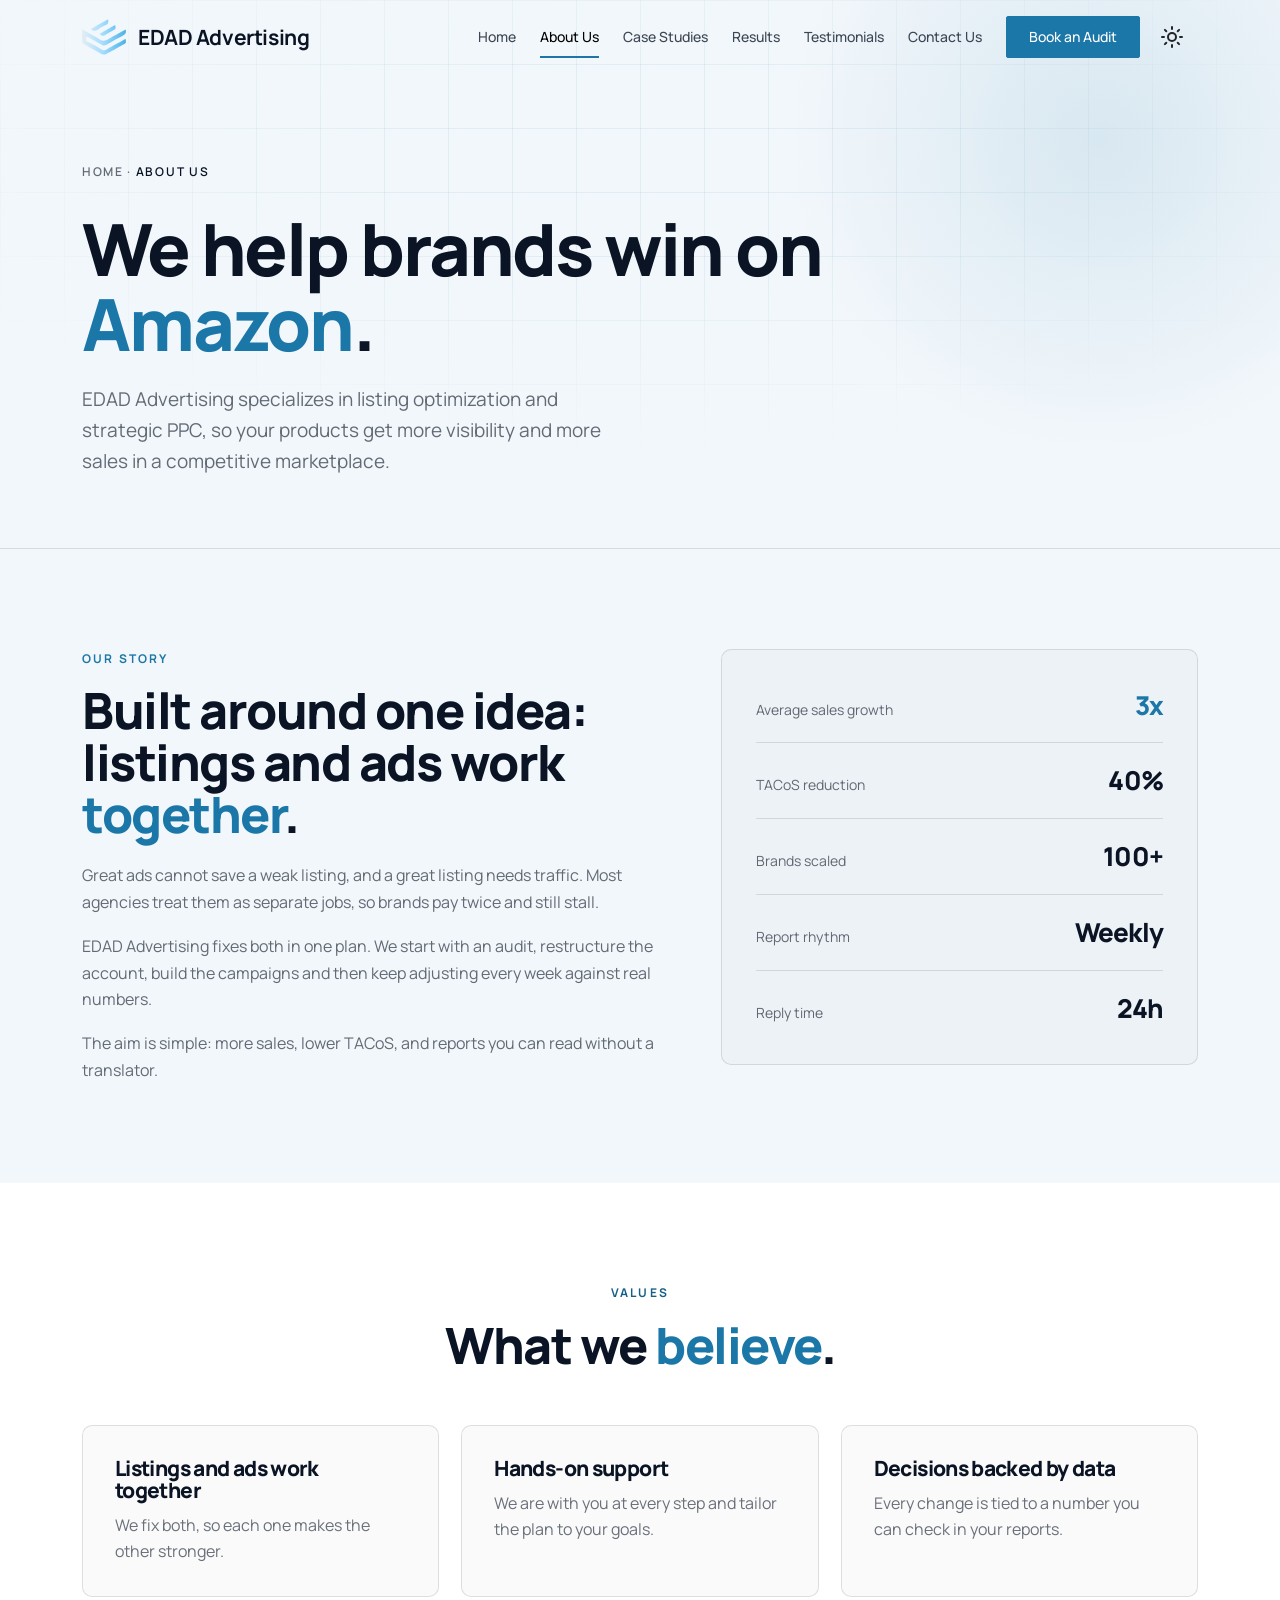
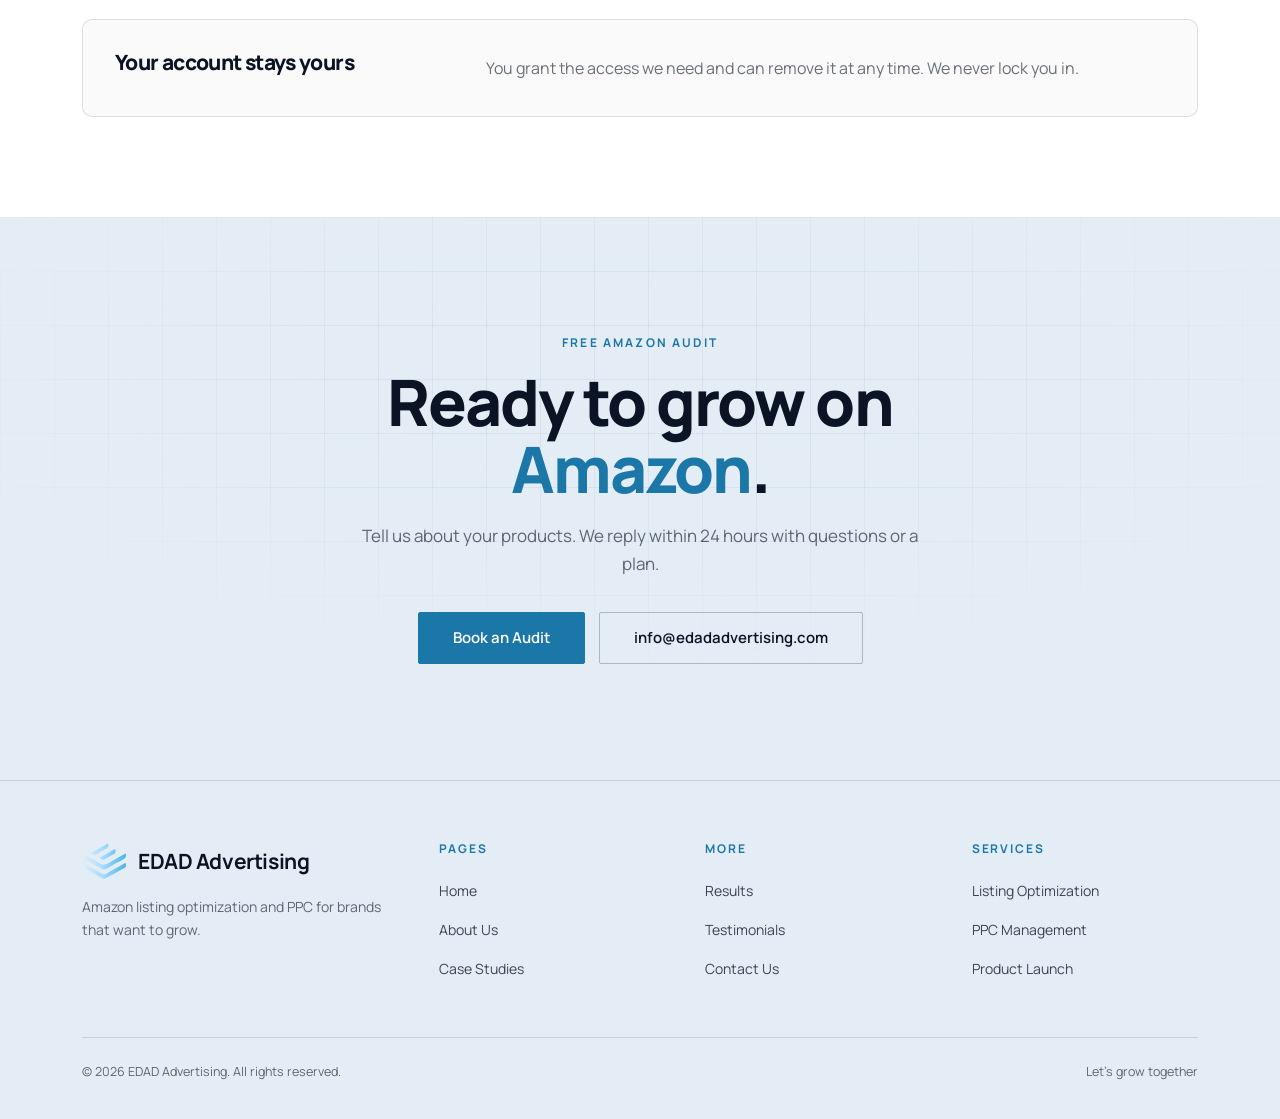
==== commit bd14f163: "Restyle theme toggle as a plain moon/sun icon without a border Co-Authored-By: Claude Opus 5.5 <nore" ====
--- a/about.html
+++ b/about.html
@@ -2,11 +2,11 @@
 <title>About EDAD Advertising | Amazon Listing and PPC Specialists</title><meta name="description" content="EDAD Advertising helps Amazon brands win with listing optimization and PPC. Learn our approach, our values and how we report every week."><script>try{var t=localStorage.getItem("edad-theme");if(!t)t=matchMedia("(prefers-color-scheme: light)").matches?"light":"dark";document.documentElement.setAttribute("data-theme",t)}catch(e){document.documentElement.setAttribute("data-theme","dark")}</script><meta name="theme-color" content="#060B16"><meta name="color-scheme" content="dark light"><meta name="format-detection" content="telephone=no">
 <link rel="canonical" href="https://edadadvertising.com/about.html"><meta name="robots" content="index,follow,max-image-preview:large,max-snippet:-1"><meta name="author" content="EDAD Advertising">
 <link rel="icon" href="assets/favicon.png"><link rel="apple-touch-icon" href="assets/apple-touch-icon.png"><link rel="manifest" href="manifest.webmanifest">
-<link rel="preload" href="assets/manrope.woff2" as="font" type="font/woff2" crossorigin><link rel="stylesheet" href="assets/style.css">
+<link rel="preload" href="assets/manrope.woff2" as="font" type="font/woff2" crossorigin><link rel="stylesheet" href="assets/style.css?v=f02fa6e4">
 <meta property="og:type" content="website"><meta property="og:site_name" content="EDAD Advertising"><meta property="og:locale" content="en_US"><meta property="og:url" content="https://edadadvertising.com/about.html"><meta property="og:title" content="About EDAD Advertising | Amazon Listing and PPC Specialists"><meta property="og:description" content="EDAD Advertising helps Amazon brands win with listing optimization and PPC. Learn our approach, our values and how we report every week."><meta property="og:image" content="https://edadadvertising.com/assets/og-image.png"><meta property="og:image:width" content="1200"><meta property="og:image:height" content="630"><meta property="og:image:alt" content="EDAD Advertising: Amazon listings and PPC that sell more">
 <meta name="twitter:card" content="summary_large_image"><meta name="twitter:title" content="About EDAD Advertising | Amazon Listing and PPC Specialists"><meta name="twitter:description" content="EDAD Advertising helps Amazon brands win with listing optimization and PPC. Learn our approach, our values and how we report every week."><meta name="twitter:image" content="https://edadadvertising.com/assets/og-image.png">
 <script type="application/ld+json">{"@context":"https://schema.org","@graph":[{"@type":["ProfessionalService","Organization"],"@id":"https://edadadvertising.com/#org","name":"EDAD Advertising","legalName":"EDAD Advertising LLC","url":"https://edadadvertising.com/","logo":"https://edadadvertising.com/assets/icon-512.png","image":"https://edadadvertising.com/assets/og-image.png","description":"Amazon growth agency specializing in listing optimization and PPC advertising.","email":"info@edadadvertising.com","slogan":"Let's grow together","areaServed":"Worldwide","knowsAbout":["Amazon PPC","Amazon listing optimization","Amazon Sponsored Products","Amazon Sponsored Brands","Amazon Sponsored Display","Amazon product launch"]},{"@type":"AboutPage","@id":"https://edadadvertising.com/about.html#page","url":"https://edadadvertising.com/about.html","name":"About EDAD Advertising","about":{"@id":"https://edadadvertising.com/#org"}},{"@type":"BreadcrumbList","itemListElement":[{"@type":"ListItem","position":1,"name":"Home","item":"https://edadadvertising.com/"},{"@type":"ListItem","position":2,"name":"About Us","item":"https://edadadvertising.com/about.html"}]}]}</script></head><body><svg width="0" height="0" style="position:absolute" aria-hidden="true"><defs><linearGradient id="lg" x1="0" x2="1"><stop offset="0" stop-color="#E4EEF2"/><stop offset=".45" stop-color="#A8DEFF"/><stop offset="1" stop-color="#4AB3E8"/></linearGradient><symbol id="mk" viewBox="0 0 790 640"><path fill="url(#lg)" fill-rule="evenodd" d="M380 639C377 638 368 634 360 629C325 610 232 559 197 539C188 534 171 524 158 517C76 471 30 444 24 440C13 431 4 417 2 406C-0 394 -0 182 1 182C2 183 13 189 26 196C39 203 74 222 104 239C218 302 267 329 314 359C375 398 412 398 476 358C520 330 577 297 646 261C661 252 679 243 686 239C693 235 714 224 733 214C752 204 771 193 776 191C780 188 784 187 784 187C786 189 789 210 789 220C789 255 776 272 729 297C694 315 635 347 592 371C584 376 571 383 564 387C557 391 548 396 544 399C501 423 420 467 414 469C403 473 382 471 368 466C356 461 316 439 192 370C102 320 86 312 80 312C78 312 75 330 73 351C70 381 76 390 112 410C120 414 135 422 146 428C166 439 175 443 206 461C235 477 290 509 336 536C391 569 395 569 447 540C499 510 506 506 526 495C537 488 551 481 556 478C560 476 583 463 605 451C627 438 655 423 666 417C677 411 703 397 722 386C742 375 763 364 768 361C773 359 777 357 778 357C779 355 782 356 782 358C792 391 792 415 783 426C774 437 780 433 592 538C575 548 555 559 548 563C530 573 454 615 433 627C422 633 411 638 409 639C402 640 386 640 380 639ZM363 296C350 294 336 285 323 272C314 263 314 263 322 258C326 256 346 245 366 233C387 221 432 195 466 175C501 156 536 135 545 130C554 125 565 119 570 116C574 114 581 110 586 107C590 104 594 102 594 102C595 103 598 117 600 128C608 167 603 176 563 199C557 203 538 213 522 222C475 247 456 258 430 276C402 295 383 301 363 296ZM213 209C203 207 193 203 183 196C175 190 162 178 162 177C162 176 189 160 223 140C256 121 318 86 360 61C403 37 444 13 453 9C461 4 468 -0 469 0C472 4 475 46 472 58C465 81 454 91 416 109C373 130 338 150 294 179C267 197 256 203 244 207C236 209 220 210 213 209Z"/></symbol></defs></svg>
 <header class="nav"><div class="wrap"><a class="brand" href="index.html"><svg role="img" aria-label="EDAD Advertising logo" viewBox="0 0 790 640" width="44" height="36"><use href="#mk"/></svg>EDAD Advertising</a><nav aria-label="Main"><ul class="links" id="menu"><li><a href="index.html">Home</a></li><li><a href="about.html" class=active aria-current=page>About Us</a></li><li><a href="case-studies.html">Case Studies</a></li><li><a href="results.html">Results</a></li><li><a href="testimonials.html">Testimonials</a></li><li><a href="contact.html">Contact Us</a></li><li><a class="btn" href="contact.html#contact-form">Book an Audit</a></li></ul></nav><div class="tools"><button class="tt" type="button" aria-label="Switch to light mode" aria-pressed="false"><svg class="moon" viewBox="0 0 24 24" fill="none" stroke="currentColor" stroke-width="2" stroke-linecap="round" stroke-linejoin="round" aria-hidden="true"><path d="M21 12.8A9 9 0 1 1 11.2 3a7 7 0 0 0 9.8 9.8z"/></svg><svg class="sun" viewBox="0 0 24 24" fill="none" stroke="currentColor" stroke-width="2" stroke-linecap="round" aria-hidden="true"><circle cx="12" cy="12" r="4"/><path d="M12 2v2M12 20v2M4.9 4.9l1.4 1.4M17.7 17.7l1.4 1.4M2 12h2M20 12h2M4.9 19.1l1.4-1.4M17.7 6.3l1.4-1.4"/></svg></button><button class="burger" aria-expanded="false" aria-controls="menu">Menu</button></div></div></header>
 <main><section class="banner grid-bg glow s-dark"><div class="wrap"><div class="crumbs"><a href="index.html">Home</a> &middot; <b>About Us</b></div><h1>We help brands win on <em>Amazon</em>.</h1><p class="lead">EDAD Advertising specializes in listing optimization and strategic PPC, so your products get more visibility and more sales in a competitive marketplace.</p></div></section><section class="sec story s-dark"><div class="wrap"><div class="rv"><span class="eyebrow">Our story</span><h2 style="font-size:clamp(30px,4.6vw,50px);margin:14px 0 22px">Built around one idea: listings and ads work <em>together</em>.</h2><p>Great ads cannot save a weak listing, and a great listing needs traffic. Most agencies treat them as separate jobs, so brands pay twice and still stall.</p><p>EDAD Advertising fixes both in one plan. We start with an audit, restructure the account, build the campaigns and then keep adjusting every week against real numbers.</p><p>The aim is simple: more sales, lower TACoS, and reports you can read without a translator.</p></div>
 <div class="stats rv"><div class="stat"><span>Average sales growth</span><b>3x</b></div><div class="stat"><span>TACoS reduction</span><b>40%</b></div><div class="stat"><span>Brands scaled</span><b>100+</b></div><div class="stat"><span>Report rhythm</span><b>Weekly</b></div><div class="stat"><span>Reply time</span><b>24h</b></div></div></div></section>
-<section class="sec s-light"><div class="wrap"><div class="sec-head c rv"><span class="eyebrow">Values</span><h2>What we <em>believe</em>.</h2></div><div class="cards3 vals"><div class="card val rv"><h3>Listings and ads work together</h3><p>We fix both, so each one makes the other stronger.</p></div><div class="card val rv"><h3>Hands-on support</h3><p>We are with you at every step and tailor the plan to your goals.</p></div><div class="card val rv"><h3>Decisions backed by data</h3><p>Every change is tied to a number you can check in your reports.</p></div></div><div class="card val wide rv"><h3>Your account stays yours</h3><p>You grant the access we need and can remove it at any time. We never lock you in.</p></div></div></section><section class="cta grid-bg s-deep"><div class="wrap rv"><span class="eyebrow">Free Amazon audit</span><h2>Ready to grow on <em>Amazon</em>.</h2><p>Tell us about your products. We reply within 24 hours with questions or a plan.</p><div class="row"><a class="btn lg" href="contact.html#contact-form">Book an Audit</a><a class="btn lg out" href="mailto:info@edadadvertising.com">info@edadadvertising.com</a></div></div></section></main><footer><div class="wrap"><div class="fgrid"><div><a class="brand" href="index.html"><svg role="img" aria-label="EDAD Advertising logo" viewBox="0 0 790 640" width="44" height="36"><use href="#mk"/></svg>EDAD Advertising</a><p>Amazon listing optimization and PPC for brands that want to grow.</p></div><div><h4>Pages</h4><ul><li><a href="index.html">Home</a></li><li><a href="about.html">About Us</a></li><li><a href="case-studies.html">Case Studies</a></li></ul></div><div><h4>More</h4><ul><li><a href="results.html">Results</a></li><li><a href="testimonials.html">Testimonials</a></li><li><a href="contact.html">Contact Us</a></li></ul></div><div><h4>Services</h4><ul><li><a href="index.html#services">Listing Optimization</a></li><li><a href="index.html#services">PPC Management</a></li><li><a href="index.html#services">Product Launch</a></li></ul></div></div><div class="fbar"><span>&copy; 2026 EDAD Advertising. All rights reserved.</span><span>Let's grow together</span></div></div></footer><script src="assets/app.js" defer></script></body></html>+<section class="sec s-light"><div class="wrap"><div class="sec-head c rv"><span class="eyebrow">Values</span><h2>What we <em>believe</em>.</h2></div><div class="cards3 vals"><div class="card val rv"><h3>Listings and ads work together</h3><p>We fix both, so each one makes the other stronger.</p></div><div class="card val rv"><h3>Hands-on support</h3><p>We are with you at every step and tailor the plan to your goals.</p></div><div class="card val rv"><h3>Decisions backed by data</h3><p>Every change is tied to a number you can check in your reports.</p></div></div><div class="card val wide rv"><h3>Your account stays yours</h3><p>You grant the access we need and can remove it at any time. We never lock you in.</p></div></div></section><section class="cta grid-bg s-deep"><div class="wrap rv"><span class="eyebrow">Free Amazon audit</span><h2>Ready to grow on <em>Amazon</em>.</h2><p>Tell us about your products. We reply within 24 hours with questions or a plan.</p><div class="row"><a class="btn lg" href="contact.html#contact-form">Book an Audit</a><a class="btn lg out" href="mailto:info@edadadvertising.com">info@edadadvertising.com</a></div></div></section></main><footer><div class="wrap"><div class="fgrid"><div><a class="brand" href="index.html"><svg role="img" aria-label="EDAD Advertising logo" viewBox="0 0 790 640" width="44" height="36"><use href="#mk"/></svg>EDAD Advertising</a><p>Amazon listing optimization and PPC for brands that want to grow.</p></div><div><h4>Pages</h4><ul><li><a href="index.html">Home</a></li><li><a href="about.html">About Us</a></li><li><a href="case-studies.html">Case Studies</a></li></ul></div><div><h4>More</h4><ul><li><a href="results.html">Results</a></li><li><a href="testimonials.html">Testimonials</a></li><li><a href="contact.html">Contact Us</a></li></ul></div><div><h4>Services</h4><ul><li><a href="index.html#services">Listing Optimization</a></li><li><a href="index.html#services">PPC Management</a></li><li><a href="index.html#services">Product Launch</a></li></ul></div></div><div class="fbar"><span>&copy; 2026 EDAD Advertising. All rights reserved.</span><span>Let's grow together</span></div></div></footer><script src="assets/app.js?v=f02fa6e4" defer></script></body></html>
--- a/assets/style.css
+++ b/assets/style.css
@@ -214,9 +214,9 @@
 .who .av{color:var(--accent);font-size:15px;font-weight:800}
 
 /* theme toggle */
-.tt{display:inline-flex;align-items:center;justify-content:center;width:44px;height:44px;margin-left:8px;background:0;border:1px solid rgba(var(--ink),.2);border-radius:2px;color:var(--strong);cursor:pointer;flex:none}
-.tt:hover{border-color:var(--accent);color:var(--accent)}
-.tt svg{width:18px;height:18px}.tt .sun{display:none}
+.tt{display:inline-flex;align-items:center;justify-content:center;width:44px;height:44px;margin:0 4px 0 10px;background:0;border:0;border-radius:50%;color:var(--strong);cursor:pointer;flex:none;opacity:.85;transition:opacity .2s,color .2s,background .2s}
+.tt:hover{opacity:1;color:var(--accent);background:rgba(var(--ink),.06)}
+.tt svg{width:24px;height:24px}.tt .sun{display:none}
 [data-theme=light] .tt .sun{display:block}[data-theme=light] .tt .moon{display:none}
 .nav .wrap>.tools{display:flex;align-items:center}
 /* light theme: same roles, swapped values */
